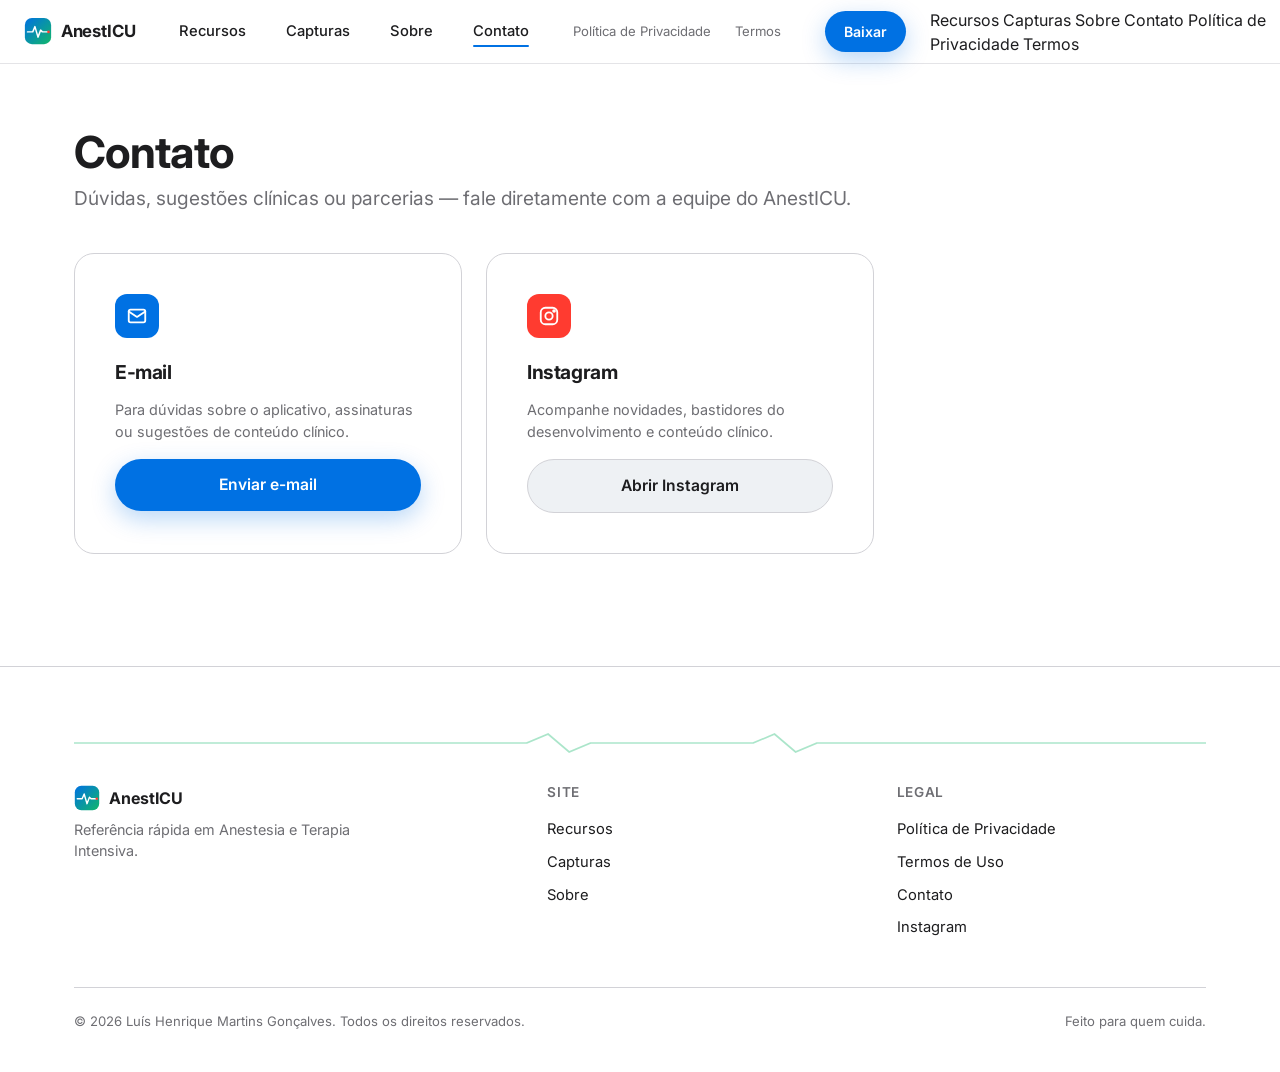
==== contact.html @ 1b4401cf "Add files via upload Primeira versão do site AnestICU" ====
<!DOCTYPE html>
<html lang="pt-BR">
<head>
<meta charset="UTF-8" />
<meta name="viewport" content="width=device-width, initial-scale=1.0" />
<title>Contato — AnestICU</title>
<meta name="description" content="Fale com a equipe do AnestICU por e-mail ou Instagram." />
<link rel="canonical" href="https://anesticu.app/contact.html" />
<meta name="robots" content="index, follow" />

<link rel="icon" type="image/svg+xml" href="assets/favicon.svg" />
<link rel="apple-touch-icon" href="assets/favicon.svg" />
<link rel="manifest" href="manifest.json" />
<meta name="theme-color" content="#0071e3" />

<meta property="og:type" content="website" />
<meta property="og:title" content="Contato — AnestICU" />
<meta property="og:description" content="Fale com a equipe do AnestICU." />
<meta property="og:url" content="https://anesticu.app/contact.html" />
<meta property="og:locale" content="pt_BR" />

<link rel="preconnect" href="https://fonts.googleapis.com" />
<link rel="preconnect" href="https://fonts.gstatic.com" crossorigin />
<link href="https://fonts.googleapis.com/css2?family=Inter:wght@400;500;600;700;800&family=JetBrains+Mono:wght@500;700&display=swap" rel="stylesheet" />
<link rel="stylesheet" href="style.css" />
</head>
<body>

<a class="visually-hidden" href="#main">Pular para o conteúdo</a>

<header class="site-header">
  <div class="container nav">
    <a href="index.html" class="nav-brand">
      <img src="assets/logo.svg" alt="" width="28" height="28" />
      <span>AnestICU</span>
    </a>

    <nav class="nav-links" aria-label="Navegação principal">
      <a href="index.html#recursos">Recursos</a>
      <a href="index.html#capturas">Capturas</a>
      <a href="index.html#sobre">Sobre</a>
      <a href="contact.html" aria-current="page">Contato</a>
    </nav>

    <div class="nav-secondary-links" aria-label="Navegação legal">
      <a href="privacy.html">Política de Privacidade</a>
      <a href="terms.html">Termos</a>
    </div>

    <div class="nav-cta">
      <a href="index.html#download" class="btn btn-primary" style="padding:0.6rem 1.2rem; font-size:0.88rem;">Baixar</a>
      <button class="nav-toggle" aria-label="Abrir menu" aria-expanded="false" aria-controls="navDrawer">
        <span></span><span></span><span></span>
      </button>
    </div>
  </div>

  <div class="nav-drawer" id="navDrawer">
    <a href="index.html#recursos">Recursos</a>
    <a href="index.html#capturas">Capturas</a>
    <a href="index.html#sobre">Sobre</a>
    <a href="contact.html">Contato</a>
    <a href="privacy.html">Política de Privacidade</a>
    <a href="terms.html">Termos</a>
  </div>
</header>

<main id="main">
  <div class="container page-header">
    <h1>Contato</h1>
    <p class="lede">Dúvidas, sugestões clínicas ou parcerias — fale diretamente com a equipe do AnestICU.</p>
  </div>

  <div class="container" style="padding-block-end: var(--space-2xl);">
    <div class="contact-grid">
      <div class="contact-card">
        <div class="feature-icon blue">
          <svg viewBox="0 0 24 24" fill="none" stroke="currentColor" stroke-width="2" stroke-linecap="round" stroke-linejoin="round"><rect x="3" y="5" width="18" height="14" rx="2"/><path d="m3 7 9 6 9-6"/></svg>
        </div>
        <h3>E-mail</h3>
        <p>Para dúvidas sobre o aplicativo, assinaturas ou sugestões de conteúdo clínico.</p>
        <a href="mailto:contato@anesticu.app" class="btn btn-primary">Enviar e-mail</a>
      </div>

      <div class="contact-card">
        <div class="feature-icon red">
          <svg viewBox="0 0 24 24" fill="none" stroke="currentColor" stroke-width="2" stroke-linecap="round" stroke-linejoin="round"><rect x="3" y="3" width="18" height="18" rx="5"/><circle cx="12" cy="12" r="4"/><circle cx="17.5" cy="6.5" r="1"/></svg>
        </div>
        <h3>Instagram</h3>
        <p>Acompanhe novidades, bastidores do desenvolvimento e conteúdo clínico.</p>
        <a href="https://instagram.com/" target="_blank" rel="noopener" class="btn btn-secondary">Abrir Instagram</a>
      </div>
    </div>
  </div>
</main>

<footer class="site-footer">
  <div class="container">
    <svg class="ecg-divider" viewBox="0 0 800 24" preserveAspectRatio="none" aria-hidden="true">
      <path d="M0 12 H320 L335 3 L350 21 L365 12 H480 L495 3 L510 21 L525 12 H800"/>
    </svg>

    <div class="footer-top">
      <div>
        <div class="footer-brand">
          <img src="assets/logo.svg" alt="" width="26" height="26" />
          <span>AnestICU</span>
        </div>
        <p class="footer-tagline">Referência rápida em Anestesia e Terapia Intensiva.</p>
      </div>

      <div class="footer-col">
        <h4>Site</h4>
        <ul>
          <li><a href="index.html#recursos">Recursos</a></li>
          <li><a href="index.html#capturas">Capturas</a></li>
          <li><a href="index.html#sobre">Sobre</a></li>
        </ul>
      </div>

      <div class="footer-col">
        <h4>Legal</h4>
        <ul>
          <li><a href="privacy.html">Política de Privacidade</a></li>
          <li><a href="terms.html">Termos de Uso</a></li>
          <li><a href="contact.html">Contato</a></li>
          <li><a href="https://instagram.com/" target="_blank" rel="noopener">Instagram</a></li>
        </ul>
      </div>
    </div>

    <div class="footer-bottom">
      <span>© <span data-year>2026</span> Luís Henrique Martins Gonçalves. Todos os direitos reservados.</span>
      <span>Feito para quem cuida.</span>
    </div>
  </div>
</footer>

<button class="back-to-top" aria-label="Voltar ao topo">
  <svg viewBox="0 0 24 24" fill="none" stroke="currentColor" stroke-width="2" stroke-linecap="round" stroke-linejoin="round"><path d="M12 19V5"/><path d="M5 12l7-7 7 7"/></svg>
</button>

<script src="script.js"></script>
</body>
</html>
---- style.css ----
/* ==========================================================================
   AnestICU — Website institucional
   style.css
   Sistema de design: tokens de cor/tipografia + componentes + responsivo
   ========================================================================== */

/* ---------- 1. Design tokens ---------- */
:root {
  /* Cores — extraídas do logotipo do app */
  --color-blue: #0071e3;
  --color-blue-dark: #0058b0;
  --color-green: #12b76a;
  --color-red: #ff3b30;
  --color-red-dark: #d92c22;

  --color-bg: #ffffff;
  --color-bg-alt: #f5f5f7;
  --color-bg-alt-2: #eef1f4;
  --color-border: #d2d2d7;

  --color-text: #1d1d1f;
  --color-text-secondary: #6e6e73;
  --color-text-on-dark: #f5f5f7;

  /* Tipografia */
  --font-display: "Inter", -apple-system, BlinkMacSystemFont, "Segoe UI", sans-serif;
  --font-body: "Inter", -apple-system, BlinkMacSystemFont, "Segoe UI", sans-serif;
  --font-mono: "JetBrains Mono", "SFMono-Regular", Menlo, monospace;

  /* Espaçamento */
  --space-xs: 0.5rem;
  --space-sm: 1rem;
  --space-md: 1.5rem;
  --space-lg: 2.5rem;
  --space-xl: 4rem;
  --space-2xl: 7rem;

  /* Raios e sombras */
  --radius-sm: 12px;
  --radius-md: 20px;
  --radius-lg: 32px;
  --shadow-sm: 0 2px 10px rgba(0, 0, 0, 0.06);
  --shadow-md: 0 12px 40px rgba(0, 0, 0, 0.08);
  --shadow-lg: 0 24px 70px rgba(0, 0, 0, 0.12);

  /* Transições */
  --ease: cubic-bezier(0.22, 1, 0.36, 1);
  --dur-fast: 0.2s;
  --dur-med: 0.5s;
  --dur-slow: 0.9s;

  --header-h: 64px;
  --max-w: 1180px;
}

/* ---------- 2. Reset ---------- */
*,
*::before,
*::after {
  box-sizing: border-box;
  margin: 0;
  padding: 0;
}

html {
  scroll-behavior: smooth;
  -webkit-text-size-adjust: 100%;
}

@media (prefers-reduced-motion: reduce) {
  html {
    scroll-behavior: auto;
  }
  *,
  *::before,
  *::after {
    animation-duration: 0.001ms !important;
    animation-iteration-count: 1 !important;
    transition-duration: 0.001ms !important;
    scroll-behavior: auto !important;
  }
}

body {
  font-family: var(--font-body);
  color: var(--color-text);
  background: var(--color-bg);
  line-height: 1.5;
  -webkit-font-smoothing: antialiased;
  overflow-x: hidden;
}

img {
  max-width: 100%;
  display: block;
}

a {
  color: inherit;
  text-decoration: none;
}

ul {
  list-style: none;
}

button {
  font: inherit;
  cursor: pointer;
  border: none;
  background: none;
  color: inherit;
}

/* Foco visível para acessibilidade */
a:focus-visible,
button:focus-visible,
input:focus-visible,
textarea:focus-visible {
  outline: 2px solid var(--color-blue);
  outline-offset: 3px;
  border-radius: 4px;
}

.visually-hidden {
  position: absolute;
  left: -9999px;
  top: auto;
  z-index: 1000;
  background: var(--color-blue);
  color: #fff;
  padding: 0.6rem 1rem;
  border-radius: var(--radius-sm);
}

.visually-hidden:focus {
  left: var(--space-md);
  top: var(--space-xs);
}

.container {
  max-width: var(--max-w);
  margin-inline: auto;
  padding-inline: var(--space-md);
}

.section {
  padding-block: var(--space-2xl);
}

.section-alt {
  background: var(--color-bg-alt);
}

.eyebrow {
  display: inline-block;
  font-size: 0.8rem;
  font-weight: 600;
  letter-spacing: 0.06em;
  text-transform: uppercase;
  color: var(--color-blue);
  margin-bottom: var(--space-sm);
}

.section-head {
  max-width: 640px;
  margin-bottom: var(--space-xl);
}

.section-head.center {
  margin-inline: auto;
  text-align: center;
}

h1,
h2,
h3,
h4 {
  font-family: var(--font-display);
  font-weight: 700;
  letter-spacing: -0.02em;
  line-height: 1.1;
}

h2 {
  font-size: clamp(1.9rem, 3.4vw, 2.75rem);
}

h3 {
  font-size: 1.2rem;
}

p {
  color: var(--color-text-secondary);
}

.lede {
  font-size: clamp(1.05rem, 1.5vw, 1.25rem);
}

/* ---------- 3. Botões ---------- */
.btn {
  display: inline-flex;
  align-items: center;
  justify-content: center;
  gap: 0.5rem;
  padding: 0.9rem 1.7rem;
  border-radius: 999px;
  font-weight: 600;
  font-size: 0.98rem;
  transition: transform var(--dur-fast) var(--ease), box-shadow var(--dur-fast) var(--ease), background var(--dur-fast) var(--ease);
  white-space: nowrap;
}

.btn:hover {
  transform: translateY(-2px);
}

.btn:active {
  transform: translateY(0);
}

.btn-primary {
  background: var(--color-blue);
  color: #fff;
  box-shadow: 0 8px 24px rgba(0, 113, 227, 0.28);
}

.btn-primary:hover {
  background: var(--color-blue-dark);
  box-shadow: 0 12px 30px rgba(0, 113, 227, 0.36);
}

.btn-secondary {
  background: var(--color-bg-alt-2);
  color: var(--color-text);
  border: 1px solid var(--color-border);
}

.btn-secondary:hover {
  background: #e4e7ea;
}

.btn-secondary[aria-disabled="true"] {
  opacity: 0.55;
  pointer-events: none;
}

.btn-ghost {
  color: var(--color-blue);
  font-weight: 600;
}

.btn-lg {
  padding: 1.05rem 2rem;
  font-size: 1.05rem;
}

/* ---------- 4. Header ---------- */
.site-header {
  position: fixed;
  inset-block-start: 0;
  inset-inline: 0;
  height: var(--header-h);
  z-index: 100;
  display: flex;
  align-items: center;
  background: rgba(255, 255, 255, 0.72);
  backdrop-filter: saturate(180%) blur(20px);
  -webkit-backdrop-filter: saturate(180%) blur(20px);
  border-bottom: 1px solid rgba(210, 210, 215, 0.6);
  transition: box-shadow var(--dur-fast) var(--ease);
}

.site-header.is-scrolled {
  box-shadow: var(--shadow-sm);
}

.nav {
  width: 100%;
  display: flex;
  align-items: center;
  justify-content: space-between;
}

.nav-brand {
  display: flex;
  align-items: center;
  gap: 0.55rem;
  font-weight: 700;
  font-size: 1.05rem;
  letter-spacing: -0.01em;
}

.nav-brand img {
  width: 28px;
  height: 28px;
  border-radius: 8px;
}

.nav-links {
  display: flex;
  align-items: center;
  gap: var(--space-lg);
}

.nav-links a {
  font-size: 0.92rem;
  font-weight: 500;
  color: var(--color-text);
  position: relative;
  padding-block: 4px;
}

.nav-links a::after {
  content: "";
  position: absolute;
  left: 0;
  right: 100%;
  bottom: 0;
  height: 2px;
  background: var(--color-blue);
  transition: right var(--dur-fast) var(--ease);
  border-radius: 2px;
}

.nav-links a:hover::after,
.nav-links a[aria-current="page"]::after {
  right: 0;
}

.nav-secondary-links {
  display: flex;
  gap: var(--space-md);
}

.nav-secondary-links a {
  font-size: 0.82rem;
  color: var(--color-text-secondary);
}

.nav-toggle {
  display: none;
  flex-direction: column;
  gap: 5px;
  padding: 8px;
}

.nav-toggle span {
  width: 22px;
  height: 2px;
  background: var(--color-text);
  border-radius: 2px;
  transition: transform var(--dur-fast) var(--ease), opacity var(--dur-fast) var(--ease);
}

.nav-cta {
  display: flex;
  align-items: center;
  gap: var(--space-sm);
}

/* ---------- 5. Hero ---------- */
.hero {
  position: relative;
  padding-block-start: calc(var(--header-h) + var(--space-xl));
  padding-block-end: var(--space-2xl);
  overflow: hidden;
}

.hero .container {
  display: grid;
  grid-template-columns: 1.05fr 0.95fr;
  gap: var(--space-xl);
  align-items: center;
}

.hero-copy .eyebrow {
  display: flex;
  align-items: center;
  gap: 0.4rem;
}

.hero-copy h1 {
  font-size: clamp(2.6rem, 6vw, 4.2rem);
  margin-bottom: var(--space-sm);
}

.hero-copy .lede-title {
  font-size: clamp(1.15rem, 2vw, 1.4rem);
  color: var(--color-text);
  font-weight: 600;
  margin-bottom: var(--space-sm);
}

.hero-copy p.lede {
  margin-bottom: var(--space-lg);
  max-width: 46ch;
}

.hero-actions {
  display: flex;
  flex-wrap: wrap;
  gap: var(--space-sm);
  margin-bottom: var(--space-lg);
}

.hero-meta {
  display: flex;
  gap: var(--space-lg);
  flex-wrap: wrap;
}

.hero-meta div {
  display: flex;
  flex-direction: column;
}

.hero-meta strong {
  font-family: var(--font-mono);
  font-size: 1.3rem;
  color: var(--color-text);
}

.hero-meta span {
  font-size: 0.8rem;
  color: var(--color-text-secondary);
}

/* Traçado de ECG — elemento assinatura do site */
.hero-ecg {
  position: absolute;
  inset-inline-start: 0;
  inset-block-end: 6%;
  width: 55%;
  height: 90px;
  opacity: 0.5;
  pointer-events: none;
  z-index: 0;
}

.hero-ecg path {
  fill: none;
  stroke: var(--color-blue);
  stroke-width: 2;
  stroke-linecap: round;
  stroke-linejoin: round;
  stroke-dasharray: 1400;
  stroke-dashoffset: 1400;
  animation: draw-ecg 3.2s var(--ease) 0.3s forwards, pulse-ecg 2.6s ease-in-out 3.6s infinite;
}

@keyframes draw-ecg {
  to {
    stroke-dashoffset: 0;
  }
}

@keyframes pulse-ecg {
  0%,
  100% {
    opacity: 0.35;
  }
  50% {
    opacity: 0.6;
  }
}

/* Mockup do telefone (placeholder para screenshot real) */
.phone-mock {
  position: relative;
  width: min(300px, 78vw);
  margin-inline: auto;
  aspect-ratio: 9 / 19.5;
  border-radius: 46px;
  background: #0b0c0e;
  padding: 12px;
  box-shadow: var(--shadow-lg);
  isolation: isolate;
}

.phone-mock::before {
  content: "";
  position: absolute;
  top: 12px;
  left: 50%;
  translate: -50% 0;
  width: 34%;
  height: 22px;
  background: #0b0c0e;
  border-radius: 20px;
  z-index: 2;
}

.phone-screen {
  width: 100%;
  height: 100%;
  border-radius: 34px;
  overflow: hidden;
  background: linear-gradient(160deg, #eaf2ff 0%, #f5f5f7 55%, #eafcf1 100%);
  position: relative;
}

.phone-screen img {
  width: 100%;
  height: 100%;
  object-fit: cover;
}

.phone-screen .mock-ui {
  padding: 40px 16px 16px;
  display: flex;
  flex-direction: column;
  gap: 10px;
  height: 100%;
}

.mock-ui .mock-topbar {
  font-family: var(--font-mono);
  font-size: 0.62rem;
  color: var(--color-text-secondary);
  display: flex;
  justify-content: space-between;
  margin-bottom: 6px;
}

.mock-card {
  background: #fff;
  border-radius: 14px;
  padding: 12px;
  box-shadow: var(--shadow-sm);
  display: flex;
  flex-direction: column;
  gap: 6px;
}

.mock-card .mock-title {
  font-size: 0.72rem;
  font-weight: 700;
  color: var(--color-text);
}

.mock-card .mock-line {
  height: 6px;
  border-radius: 3px;
  background: var(--color-bg-alt-2);
}

.mock-card .mock-line.short {
  width: 55%;
}

.mock-badge {
  display: inline-flex;
  align-self: flex-start;
  font-family: var(--font-mono);
  font-size: 0.6rem;
  font-weight: 700;
  padding: 3px 8px;
  border-radius: 8px;
}

.mock-badge.blue {
  background: rgba(0, 113, 227, 0.12);
  color: var(--color-blue);
}

.mock-badge.green {
  background: rgba(18, 183, 106, 0.14);
  color: var(--color-green);
}

.mock-badge.red {
  background: rgba(255, 59, 48, 0.12);
  color: var(--color-red-dark);
}

.hero-figure {
  position: relative;
  z-index: 1;
}

.floating-chip {
  position: absolute;
  background: #fff;
  border-radius: var(--radius-sm);
  box-shadow: var(--shadow-md);
  padding: 0.65rem 0.9rem;
  font-family: var(--font-mono);
  font-size: 0.72rem;
  display: flex;
  align-items: center;
  gap: 0.5rem;
  animation: float 5s ease-in-out infinite;
}

.floating-chip.chip-1 {
  top: 8%;
  right: -6%;
  animation-delay: 0.2s;
}

.floating-chip.chip-2 {
  bottom: 14%;
  left: -10%;
  animation-delay: 1.2s;
}

.floating-chip .dot {
  width: 8px;
  height: 8px;
  border-radius: 50%;
}

.dot.green {
  background: var(--color-green);
}
.dot.blue {
  background: var(--color-blue);
}

@keyframes float {
  0%,
  100% {
    transform: translateY(0);
  }
  50% {
    transform: translateY(-10px);
  }
}

/* ---------- 6. Marquee de destaque ---------- */
.trust-bar {
  border-block: 1px solid var(--color-border);
  padding-block: var(--space-md);
}

.trust-bar ul {
  display: flex;
  justify-content: center;
  flex-wrap: wrap;
  gap: var(--space-lg);
  font-size: 0.85rem;
  color: var(--color-text-secondary);
  font-weight: 500;
}

.trust-bar li {
  display: flex;
  align-items: center;
  gap: 0.45rem;
}

.trust-bar svg {
  width: 16px;
  height: 16px;
  flex-shrink: 0;
}

/* ---------- 7. Recursos (features) ---------- */
.features-grid {
  display: grid;
  grid-template-columns: repeat(4, 1fr);
  gap: var(--space-sm);
}

.feature-card {
  background: var(--color-bg);
  border: 1px solid var(--color-border);
  border-radius: var(--radius-md);
  padding: var(--space-md);
  transition: transform var(--dur-fast) var(--ease), box-shadow var(--dur-fast) var(--ease), border-color var(--dur-fast) var(--ease);
}

.feature-card:hover {
  transform: translateY(-4px);
  box-shadow: var(--shadow-md);
  border-color: transparent;
}

.feature-icon {
  width: 44px;
  height: 44px;
  border-radius: 12px;
  display: flex;
  align-items: center;
  justify-content: center;
  margin-bottom: var(--space-sm);
}

.feature-icon svg {
  width: 22px;
  height: 22px;
  stroke: #fff;
}

.feature-icon.blue {
  background: var(--color-blue);
}
.feature-icon.green {
  background: var(--color-green);
}
.feature-icon.red {
  background: var(--color-red);
}

.feature-card h3 {
  margin-bottom: 0.35rem;
}

.feature-card p {
  font-size: 0.9rem;
}

/* ---------- 8. Capturas / carrossel ---------- */
.carousel {
  position: relative;
}

.carousel-track-wrap {
  overflow: hidden;
  border-radius: var(--radius-lg);
}

.carousel-track {
  display: flex;
  transition: transform var(--dur-med) var(--ease);
}

.carousel-slide {
  flex: 0 0 100%;
  display: flex;
  justify-content: center;
  padding: var(--space-lg) var(--space-md);
  background: var(--color-bg-alt);
}

.carousel-slide .phone-mock {
  width: min(240px, 60vw);
}

.carousel-caption {
  text-align: center;
  margin-top: var(--space-sm);
  font-size: 0.85rem;
  color: var(--color-text-secondary);
}

.carousel-controls {
  display: flex;
  align-items: center;
  justify-content: center;
  gap: var(--space-md);
  margin-top: var(--space-md);
}

.carousel-btn {
  width: 42px;
  height: 42px;
  border-radius: 50%;
  border: 1px solid var(--color-border);
  display: flex;
  align-items: center;
  justify-content: center;
  transition: background var(--dur-fast) var(--ease), transform var(--dur-fast) var(--ease);
}

.carousel-btn:hover {
  background: var(--color-bg-alt-2);
  transform: scale(1.05);
}

.carousel-btn svg {
  width: 18px;
  height: 18px;
}

.carousel-dots {
  display: flex;
  gap: 8px;
}

.carousel-dots button {
  width: 8px;
  height: 8px;
  border-radius: 50%;
  background: var(--color-border);
  transition: background var(--dur-fast) var(--ease), width var(--dur-fast) var(--ease);
}

.carousel-dots button[aria-current="true"] {
  background: var(--color-blue);
  width: 22px;
  border-radius: 4px;
}

/* Múltiplos telefones lado a lado em telas largas */
@media (min-width: 900px) {
  .carousel-track-wrap {
    display: none;
  }
  .screens-row {
    display: grid;
    grid-template-columns: repeat(4, 1fr);
    gap: var(--space-md);
  }
  .screens-row .phone-mock {
    width: 100%;
  }
  .screens-row-item p {
    text-align: center;
    margin-top: var(--space-xs);
    font-size: 0.85rem;
  }
}

@media (max-width: 899px) {
  .screens-row {
    display: none;
  }
}

/* ---------- 9. Sobre ---------- */
.about-grid {
  display: grid;
  grid-template-columns: 0.9fr 1.1fr;
  gap: var(--space-xl);
  align-items: center;
}

.about-visual {
  background: var(--color-bg-alt);
  border-radius: var(--radius-lg);
  padding: var(--space-lg);
  display: flex;
  flex-direction: column;
  gap: var(--space-sm);
}

.stat-row {
  display: flex;
  justify-content: space-between;
  padding-block: var(--space-sm);
  border-bottom: 1px solid var(--color-border);
}

.stat-row:last-child {
  border-bottom: none;
}

.stat-row strong {
  font-family: var(--font-mono);
  font-size: 1.6rem;
}

.stat-row span {
  font-size: 0.82rem;
  color: var(--color-text-secondary);
  max-width: 16ch;
  text-align: right;
}

.about-copy h2 {
  margin-bottom: var(--space-sm);
}

.about-copy p + p {
  margin-top: var(--space-sm);
}

/* ---------- 10. Aviso importante (callout) ---------- */
.notice {
  border: 1px solid rgba(255, 59, 48, 0.25);
  background: linear-gradient(180deg, rgba(255, 59, 48, 0.06), rgba(255, 59, 48, 0.02));
  border-radius: var(--radius-lg);
  padding: var(--space-lg);
  display: flex;
  gap: var(--space-md);
  align-items: flex-start;
}

.notice-icon {
  flex-shrink: 0;
  width: 46px;
  height: 46px;
  border-radius: 50%;
  background: var(--color-red);
  display: flex;
  align-items: center;
  justify-content: center;
}

.notice-icon svg {
  width: 22px;
  height: 22px;
  stroke: #fff;
}

.notice h3 {
  margin-bottom: 0.4rem;
}

.notice p {
  color: var(--color-text);
  font-size: 0.95rem;
}

.notice p + p {
  margin-top: 0.5rem;
}

/* ---------- 11. CTA final ---------- */
.final-cta {
  text-align: center;
  background: linear-gradient(160deg, #eaf2ff 0%, #f5f5f7 60%, #eafcf1 100%);
  border-radius: var(--radius-lg);
  padding: var(--space-2xl) var(--space-md);
  margin-inline: var(--space-md);
}

.final-cta h2 {
  margin-bottom: var(--space-xs);
}

.final-cta p {
  margin-bottom: var(--space-lg);
}

.final-cta .hero-actions {
  justify-content: center;
}

/* ---------- 12. Páginas internas (privacidade / termos / contato) ---------- */
.page-header {
  padding-block-start: calc(var(--header-h) + var(--space-xl));
  padding-block-end: var(--space-lg);
}

.page-header h1 {
  font-size: clamp(2rem, 4vw, 2.75rem);
  margin-bottom: var(--space-xs);
}

.updated-note {
  font-size: 0.85rem;
  color: var(--color-text-secondary);
}

.legal-content {
  max-width: 760px;
  padding-block-end: var(--space-2xl);
}

.legal-content h2 {
  font-size: 1.3rem;
  margin-top: var(--space-lg);
  margin-bottom: var(--space-xs);
}

.legal-content p,
.legal-content li {
  color: var(--color-text-secondary);
  margin-bottom: var(--space-xs);
  font-size: 0.98rem;
}

.legal-content ul {
  list-style: disc;
  padding-inline-start: 1.3rem;
}

.legal-content ul li {
  margin-bottom: 0.4rem;
}

.legal-nav {
  display: flex;
  gap: var(--space-md);
  margin-bottom: var(--space-lg);
  border-bottom: 1px solid var(--color-border);
}

.legal-nav a {
  padding-block: var(--space-sm);
  font-weight: 500;
  font-size: 0.92rem;
  color: var(--color-text-secondary);
  border-bottom: 2px solid transparent;
  margin-bottom: -1px;
}

.legal-nav a[aria-current="page"] {
  color: var(--color-text);
  border-color: var(--color-blue);
}

/* Contato */
.contact-grid {
  display: grid;
  grid-template-columns: repeat(2, 1fr);
  gap: var(--space-md);
  max-width: 800px;
}

.contact-card {
  border: 1px solid var(--color-border);
  border-radius: var(--radius-md);
  padding: var(--space-lg);
  display: flex;
  flex-direction: column;
  gap: var(--space-sm);
  transition: box-shadow var(--dur-fast) var(--ease), transform var(--dur-fast) var(--ease);
}

.contact-card:hover {
  box-shadow: var(--shadow-md);
  transform: translateY(-3px);
}

.contact-card .feature-icon {
  margin-bottom: 0;
}

.contact-card h3 {
  margin-top: var(--space-xs);
}

.contact-card p {
  font-size: 0.9rem;
}

/* ---------- 13. Footer ---------- */
.site-footer {
  border-top: 1px solid var(--color-border);
  padding-block: var(--space-xl) var(--space-lg);
}

.footer-top {
  display: grid;
  grid-template-columns: 1.4fr 1fr 1fr;
  gap: var(--space-lg);
  margin-bottom: var(--space-lg);
}

.footer-brand {
  display: flex;
  align-items: center;
  gap: 0.55rem;
  font-weight: 700;
  margin-bottom: var(--space-xs);
}

.footer-brand img {
  width: 26px;
  height: 26px;
  border-radius: 7px;
}

.footer-tagline {
  font-size: 0.9rem;
  max-width: 32ch;
}

.footer-col h4 {
  font-size: 0.85rem;
  margin-bottom: var(--space-sm);
  color: var(--color-text-secondary);
  text-transform: uppercase;
  letter-spacing: 0.05em;
  font-weight: 600;
}

.footer-col ul li {
  margin-bottom: 0.55rem;
}

.footer-col a {
  font-size: 0.92rem;
  color: var(--color-text);
}

.footer-col a:hover {
  color: var(--color-blue);
}

.footer-bottom {
  display: flex;
  justify-content: space-between;
  align-items: center;
  flex-wrap: wrap;
  gap: var(--space-sm);
  padding-top: var(--space-md);
  border-top: 1px solid var(--color-border);
  font-size: 0.82rem;
  color: var(--color-text-secondary);
}

.ecg-divider {
  width: 100%;
  height: 24px;
  opacity: 0.35;
  margin-bottom: var(--space-md);
}

.ecg-divider path {
  fill: none;
  stroke: var(--color-green);
  stroke-width: 1.5;
}

/* ---------- 14. Botão voltar ao topo ---------- */
.back-to-top {
  position: fixed;
  inset-block-end: 24px;
  inset-inline-end: 24px;
  width: 46px;
  height: 46px;
  border-radius: 50%;
  background: var(--color-text);
  color: #fff;
  display: flex;
  align-items: center;
  justify-content: center;
  box-shadow: var(--shadow-md);
  opacity: 0;
  visibility: hidden;
  transform: translateY(10px);
  transition: opacity var(--dur-fast) var(--ease), transform var(--dur-fast) var(--ease), visibility var(--dur-fast);
  z-index: 90;
}

.back-to-top.is-visible {
  opacity: 1;
  visibility: visible;
  transform: translateY(0);
}

.back-to-top svg {
  width: 18px;
  height: 18px;
  stroke: #fff;
}

/* ---------- 15. Reveal on scroll ---------- */
.reveal {
  opacity: 0;
  transform: translateY(18px);
  transition: opacity var(--dur-slow) var(--ease), transform var(--dur-slow) var(--ease);
}

.reveal.is-visible {
  opacity: 1;
  transform: translateY(0);
}

/* ---------- 16. Responsivo ---------- */
@media (max-width: 1024px) {
  .features-grid {
    grid-template-columns: repeat(3, 1fr);
  }
  .contact-grid {
    grid-template-columns: 1fr;
  }
}

@media (max-width: 860px) {
  .nav-links,
  .nav-secondary-links {
    display: none;
  }

  .nav-toggle {
    display: flex;
  }

  .nav-drawer {
    position: fixed;
    top: var(--header-h);
    left: 0;
    right: 0;
    background: rgba(255, 255, 255, 0.98);
    backdrop-filter: blur(16px);
    border-bottom: 1px solid var(--color-border);
    padding: var(--space-md);
    display: flex;
    flex-direction: column;
    gap: var(--space-sm);
    transform: translateY(-8px);
    opacity: 0;
    visibility: hidden;
    transition: all var(--dur-fast) var(--ease);
  }

  .nav-drawer.is-open {
    transform: translateY(0);
    opacity: 1;
    visibility: visible;
  }

  .nav-drawer a {
    font-weight: 500;
    padding-block: 0.4rem;
  }

  .hero .container {
    grid-template-columns: 1fr;
    text-align: center;
  }

  .hero-copy .lede,
  .hero-copy p.lede {
    margin-inline: auto;
  }

  .hero-actions,
  .hero-meta {
    justify-content: center;
  }

  .hero-figure {
    order: -1;
  }

  .floating-chip.chip-2 {
    left: 2%;
  }
  .floating-chip.chip-1 {
    right: 2%;
  }

  .features-grid {
    grid-template-columns: repeat(2, 1fr);
  }

  .about-grid {
    grid-template-columns: 1fr;
  }

  .footer-top {
    grid-template-columns: 1fr 1fr;
  }
}

@media (max-width: 560px) {
  .section {
    padding-block: var(--space-xl);
  }
  .features-grid {
    grid-template-columns: 1fr 1fr;
    gap: var(--space-xs);
  }
  .footer-top {
    grid-template-columns: 1fr;
  }
  .notice {
    flex-direction: column;
  }
  .final-cta {
    margin-inline: 0;
    border-radius: var(--radius-md);
  }
}
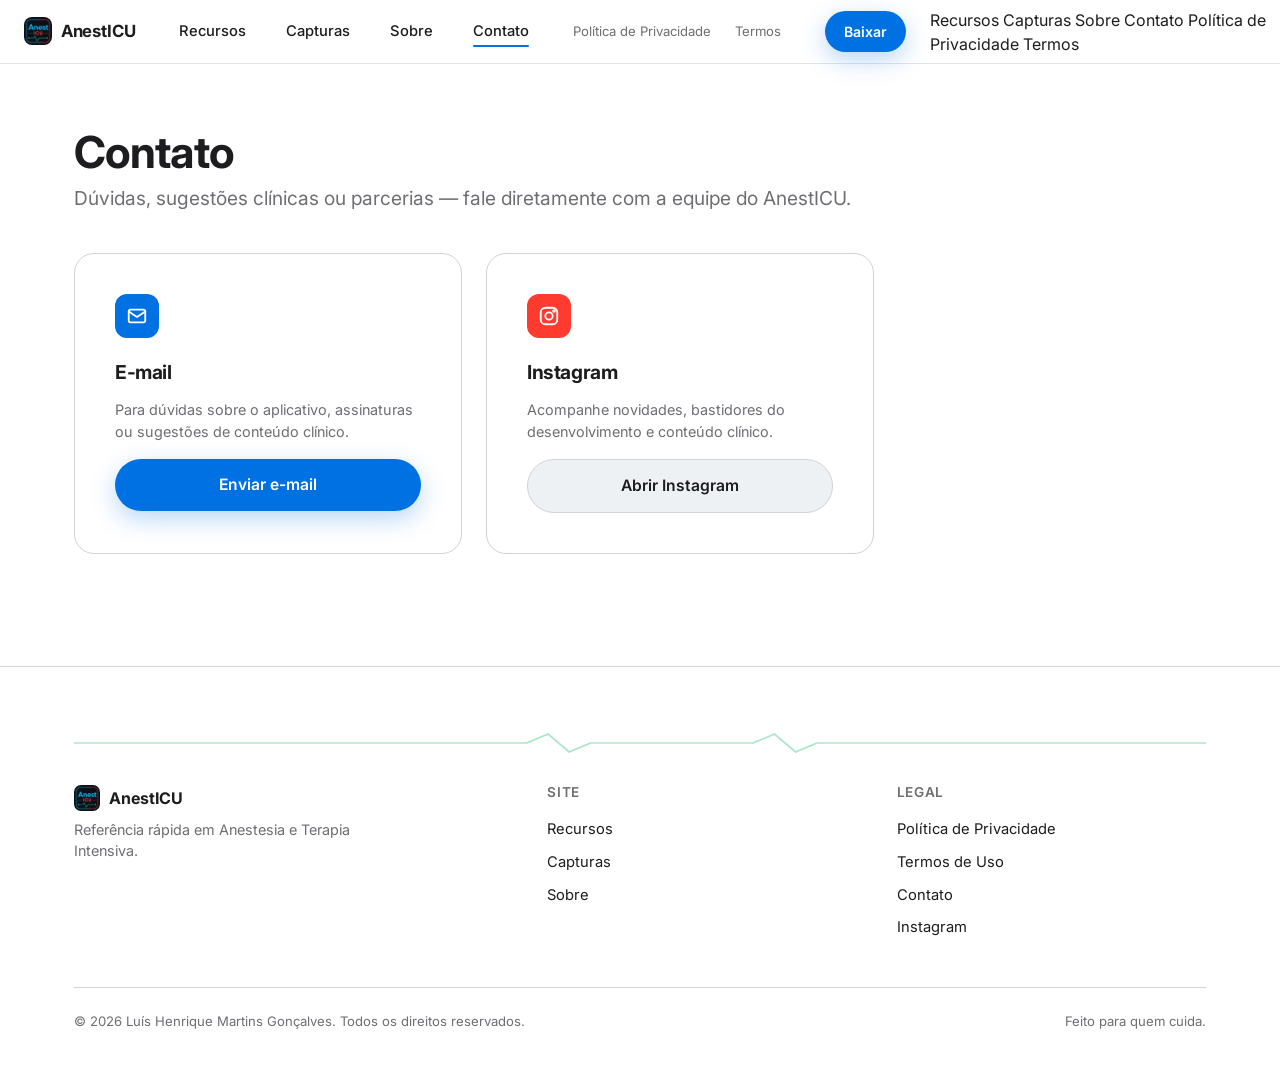
==== commit eb970abe: "mudar logo" ====
--- a/contact.html
+++ b/contact.html
@@ -5,7 +5,7 @@
 <meta name="viewport" content="width=device-width, initial-scale=1.0" />
 <title>Contato — AnestICU</title>
 <meta name="description" content="Fale com a equipe do AnestICU por e-mail ou Instagram." />
-<link rel="canonical" href="https://anesticu.app/contact.html" />
+<link rel="canonical" href="https://drluishmg-code.github.io/anesticu/contact.html" />
 <meta name="robots" content="index, follow" />
 
 <link rel="icon" type="image/svg+xml" href="assets/favicon.svg" />
@@ -16,7 +16,7 @@
 <meta property="og:type" content="website" />
 <meta property="og:title" content="Contato — AnestICU" />
 <meta property="og:description" content="Fale com a equipe do AnestICU." />
-<meta property="og:url" content="https://anesticu.app/contact.html" />
+<meta property="og:url" content="https://drluishmg-code.github.io/anesticu/contact.html" />
 <meta property="og:locale" content="pt_BR" />
 
 <link rel="preconnect" href="https://fonts.googleapis.com" />
@@ -31,7 +31,7 @@
 <header class="site-header">
   <div class="container nav">
     <a href="index.html" class="nav-brand">
-      <img src="assets/logo.svg" alt="" width="28" height="28" />
+      <img src="assets/logo.png" alt="" width="28" height="28" />
       <span>AnestICU</span>
     </a>
 
@@ -79,7 +79,7 @@
         </div>
         <h3>E-mail</h3>
         <p>Para dúvidas sobre o aplicativo, assinaturas ou sugestões de conteúdo clínico.</p>
-        <a href="mailto:contato@anesticu.app" class="btn btn-primary">Enviar e-mail</a>
+        <a href="mailto:drluishmg@gmail.com" class="btn btn-primary">Enviar e-mail</a>
       </div>
 
       <div class="contact-card">
@@ -88,7 +88,7 @@
         </div>
         <h3>Instagram</h3>
         <p>Acompanhe novidades, bastidores do desenvolvimento e conteúdo clínico.</p>
-        <a href="https://instagram.com/" target="_blank" rel="noopener" class="btn btn-secondary">Abrir Instagram</a>
+        <a href="https://instagram.com/anesticu" target="_blank" rel="noopener" class="btn btn-secondary">Abrir Instagram</a>
       </div>
     </div>
   </div>
@@ -103,7 +103,7 @@
     <div class="footer-top">
       <div>
         <div class="footer-brand">
-          <img src="assets/logo.svg" alt="" width="26" height="26" />
+          <img src="assets/logo.png" alt="" width="26" height="26" />
           <span>AnestICU</span>
         </div>
         <p class="footer-tagline">Referência rápida em Anestesia e Terapia Intensiva.</p>
@@ -124,7 +124,7 @@
           <li><a href="privacy.html">Política de Privacidade</a></li>
           <li><a href="terms.html">Termos de Uso</a></li>
           <li><a href="contact.html">Contato</a></li>
-          <li><a href="https://instagram.com/" target="_blank" rel="noopener">Instagram</a></li>
+          <li><a href="https://instagram.com/anesticu" target="_blank" rel="noopener">Instagram</a></li>
         </ul>
       </div>
     </div>
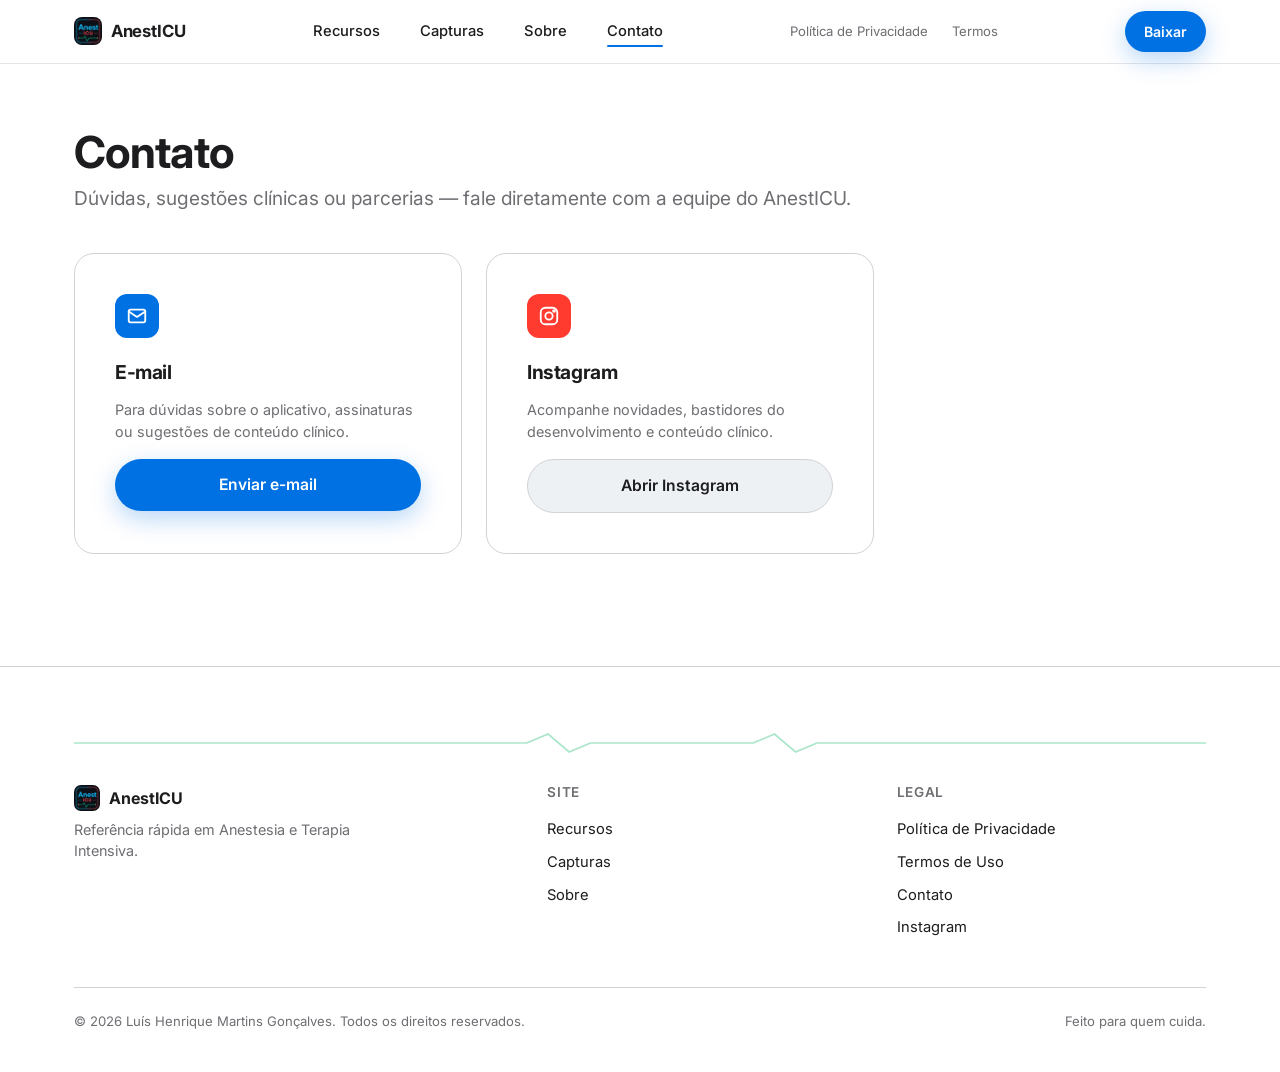
==== commit 5fb14e91: "Atualiza site: capturas novas (tema claro), textos e correções - Hero e galeria com 12 capturas da v" ====
--- a/contact.html
+++ b/contact.html
@@ -8,8 +8,8 @@
 <link rel="canonical" href="https://drluishmg-code.github.io/anesticu/contact.html" />
 <meta name="robots" content="index, follow" />
 
-<link rel="icon" type="image/svg+xml" href="assets/favicon.svg" />
-<link rel="apple-touch-icon" href="assets/favicon.svg" />
+<link rel="icon" type="image/x-icon" href="assets/favicon.ico" />
+<link rel="apple-touch-icon" href="assets/logo.png" />
 <link rel="manifest" href="manifest.json" />
 <meta name="theme-color" content="#0071e3" />
 
--- a/style.css
+++ b/style.css
@@ -1260,3 +1260,289 @@
     border-radius: var(--radius-md);
   }
 }
+
+
+/* ===== Hero com screenshot real ===== */
+
+.hero-figure{
+    display:flex;
+    justify-content:center;
+    align-items:center;
+}
+
+.hero-app-image{
+    width:min(430px, 95%);
+    height:auto;
+    display:block;
+
+    border-radius:42px;
+
+    box-shadow:
+        0 30px 70px rgba(0,0,0,.45),
+        0 10px 25px rgba(0,0,0,.25);
+
+    transition:transform .35s ease;
+}
+
+.hero-app-image:hover{
+    transform:translateY(-6px);
+}
+
+
+/* ================= CAPTURAS ================= */
+
+.screens-gallery{
+    display:grid;
+    grid-template-columns:repeat(2,minmax(260px,340px));
+    justify-content:center;
+    gap:42px;
+    margin-top:60px;
+}
+
+.screen-card{
+    transition:.3s;
+}
+
+.screen-card img{
+    width:100%;
+    display:block;
+    border-radius:28px;
+    box-shadow:0 18px 45px rgba(0,0,0,.22);
+}
+
+.screen-card:hover{
+    transform:translateY(-6px);
+}
+
+.screen-card:hover img{
+    transform:scale(1.02);
+}
+
+.screen-card figcaption{
+    text-align:center;
+    margin-top:14px;
+    font-weight:600;
+    color:#6b7280;
+}
+
+@media (max-width:900px){
+
+.screens-gallery{
+    grid-template-columns:1fr;
+    max-width:340px;
+    margin:auto;
+}
+
+}
+
+
+.appstore-link{
+  display:inline-block;
+  transition:transform .2s ease;
+}
+
+.appstore-link:hover{
+  transform:translateY(-2px);
+}
+
+.appstore-badge{
+  width:180px;
+  height:auto;
+  display:block;
+}
+
+.store-badge{
+    height:60px;
+    width:auto;
+    display:block;
+    transition:transform .2s ease;
+}
+
+.store-badge:hover{
+    transform:translateY(-2px);
+}
+
+/* ==========================================================================
+   Atualização Nov/2026 — capturas novas (tema claro), galeria e correções
+   ========================================================================== */
+
+/* Menu mobile: escondido no desktop (antes aparecia solto ao lado do botão Baixar) */
+.nav-drawer{
+    display:none;
+}
+
+@media (max-width:860px){
+    .nav-drawer{
+        display:flex;
+    }
+}
+
+/* ----- Hero: dois aparelhos sobrepostos ----- */
+.hero-phones{
+    position:relative;
+    width:min(400px, 88%);
+    margin-inline:auto;
+}
+
+.hero-phones .hero-app-image{
+    width:100%;
+    height:auto;
+    border-radius:34px;
+    border:1px solid rgba(0,0,0,.08);
+    background:#fff;
+    box-shadow:
+        0 30px 60px rgba(15,35,60,.18),
+        0 8px 20px rgba(15,35,60,.10);
+}
+
+.hero-phones .hero-app-back{
+    position:absolute;
+    right:0;
+    top:11%;
+    width:62%;
+    opacity:.96;
+}
+
+.hero-phones .hero-app-front{
+    position:relative;
+    z-index:1;
+    width:72%;
+}
+
+.hero-phones .hero-app-image:hover{
+    transform:translateY(-6px);
+}
+
+.hero-figure{
+    flex-direction:column;
+}
+
+.hero-figure .floating-chip{
+    z-index:2;
+}
+
+.hero-figure .floating-chip.chip-1{
+    top:-3%;
+    right:0;
+}
+
+.hero-figure .floating-chip.chip-2{
+    bottom:1%;
+    left:0;
+}
+
+.hero-footnote{
+    margin-top:var(--space-sm);
+    font-size:.78rem;
+    color:var(--color-text-secondary);
+    max-width:46ch;
+}
+
+@media (max-width:860px){
+    .hero-footnote{
+        margin-inline:auto;
+    }
+
+    .hero-copy .eyebrow{
+        justify-content:center;
+    }
+}
+
+/* ----- Galeria de capturas ----- */
+.screens-gallery{
+    display:grid;
+    grid-template-columns:repeat(4, minmax(0, 1fr));
+    gap:36px 28px;
+    max-width:var(--max-w);
+    margin:56px auto 0;
+    padding-inline:var(--space-md);
+}
+
+.screen-card{
+    margin:0;
+}
+
+.screen-card img{
+    width:100%;
+    height:auto;
+    display:block;
+    border-radius:22px;
+    border:1px solid rgba(0,0,0,.08);
+    background:#fff;
+    box-shadow:0 14px 34px rgba(15,35,60,.14);
+    transition:transform .3s ease;
+}
+
+.screen-card figcaption{
+    font-size:.92rem;
+    line-height:1.35;
+}
+
+.gallery-hint{
+    display:none;
+}
+
+@media (max-width:1024px){
+    .screens-gallery{
+        grid-template-columns:repeat(3, minmax(0, 1fr));
+    }
+}
+
+/* Celular: faixa horizontal com encaixe, em vez de 12 telas empilhadas */
+@media (max-width:700px){
+    .screens-gallery{
+        display:flex;
+        justify-content:flex-start;
+        gap:16px;
+        max-width:none;
+        margin:36px 0 0;
+        padding:8px var(--space-md) 22px;
+        overflow-x:auto;
+        scroll-snap-type:x mandatory;
+        scroll-padding-inline:var(--space-md);
+        -webkit-overflow-scrolling:touch;
+        scrollbar-width:none;
+    }
+
+    .screens-gallery::-webkit-scrollbar{
+        display:none;
+    }
+
+    .screen-card{
+        flex:0 0 68%;
+        max-width:280px;
+        scroll-snap-align:start;
+    }
+
+    .screen-card:hover{
+        transform:none;
+    }
+
+    .gallery-hint{
+        display:block;
+        text-align:center;
+        font-family:var(--font-mono);
+        font-size:.72rem;
+        color:var(--color-text-secondary);
+    }
+}
+
+/* Cartões de recursos: não deixar palavras longas alargarem a página no celular */
+@media (max-width:560px){
+    .features-grid{
+        grid-template-columns:repeat(2, minmax(0, 1fr));
+    }
+
+    .feature-card{
+        padding:var(--space-sm);
+        overflow-wrap:break-word;
+    }
+
+    .feature-card h3{
+        font-size:1rem;
+    }
+
+    .feature-card p{
+        font-size:.86rem;
+    }
+}
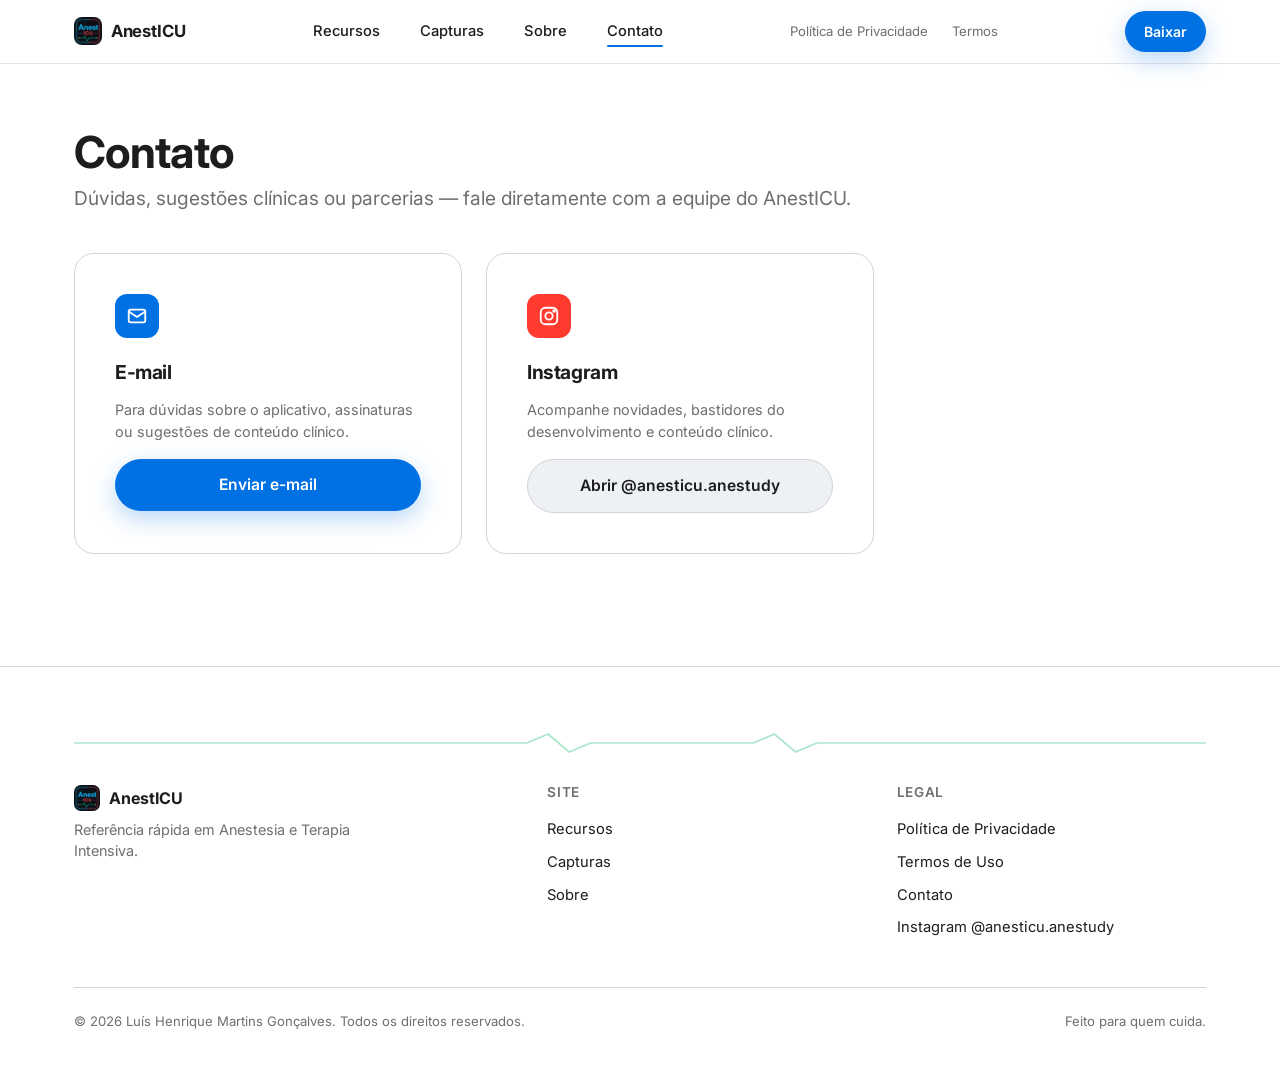
==== commit eefe7031: "Atualiza link do Instagram para @anesticu.anestudy Co-Authored-By: Claude Fable 5.2 <noreply@anthrop" ====
--- a/contact.html
+++ b/contact.html
@@ -88,7 +88,7 @@
         </div>
         <h3>Instagram</h3>
         <p>Acompanhe novidades, bastidores do desenvolvimento e conteúdo clínico.</p>
-        <a href="https://instagram.com/anesticu" target="_blank" rel="noopener" class="btn btn-secondary">Abrir Instagram</a>
+        <a href="https://www.instagram.com/anesticu.anestudy" target="_blank" rel="noopener" class="btn btn-secondary">Abrir @anesticu.anestudy</a>
       </div>
     </div>
   </div>
@@ -124,7 +124,7 @@
           <li><a href="privacy.html">Política de Privacidade</a></li>
           <li><a href="terms.html">Termos de Uso</a></li>
           <li><a href="contact.html">Contato</a></li>
-          <li><a href="https://instagram.com/anesticu" target="_blank" rel="noopener">Instagram</a></li>
+          <li><a href="https://www.instagram.com/anesticu.anestudy" target="_blank" rel="noopener">Instagram @anesticu.anestudy</a></li>
         </ul>
       </div>
     </div>
--- a/style.css
+++ b/style.css
@@ -1546,3 +1546,300 @@
         font-size:.86rem;
     }
 }
+
+
+/* ==========================================================================
+   Nov/2026 — versão comercial: teste grátis, casos de uso, passos, planos, FAQ
+   ========================================================================== */
+
+.hero-perks{
+    list-style:none;
+    display:flex;
+    flex-wrap:wrap;
+    gap:.4rem 1.1rem;
+    margin:calc(var(--space-sm) * -1) 0 var(--space-lg);
+    font-size:.9rem;
+    font-weight:600;
+    color:var(--color-text);
+}
+
+.hero-perks li::before{
+    content:"✓";
+    color:var(--color-green);
+    font-weight:800;
+    margin-right:.35rem;
+}
+
+/* Casos de uso */
+.use-grid{
+    display:grid;
+    grid-template-columns:repeat(3, minmax(0, 1fr));
+    gap:var(--space-md);
+}
+
+.use-card{
+    background:var(--color-bg);
+    border:1px solid var(--color-border);
+    border-radius:var(--radius-md);
+    padding:var(--space-lg) var(--space-md);
+}
+
+.use-card-accent{
+    border-color:var(--color-green);
+    box-shadow:0 12px 34px rgba(18,183,106,.12);
+}
+
+.use-tag{
+    display:inline-block;
+    font-family:var(--font-mono);
+    font-size:.72rem;
+    font-weight:700;
+    letter-spacing:.04em;
+    text-transform:uppercase;
+    padding:.3rem .65rem;
+    border-radius:999px;
+    margin-bottom:var(--space-sm);
+}
+
+.use-tag.blue{ background:rgba(0,113,227,.1); color:var(--color-blue-dark); }
+.use-tag.red{ background:rgba(255,59,48,.1); color:var(--color-red-dark); }
+.use-tag.green{ background:rgba(18,183,106,.12); color:#0b7a46; }
+
+.use-card h3{
+    margin-bottom:var(--space-sm);
+}
+
+.use-card ul{
+    list-style:none;
+    display:grid;
+    gap:.55rem;
+    font-size:.95rem;
+    color:var(--color-text-secondary);
+}
+
+.use-card li{
+    position:relative;
+    padding-left:1.4rem;
+}
+
+.use-card li::before{
+    content:"✓";
+    position:absolute;
+    left:0;
+    color:var(--color-green);
+    font-weight:800;
+}
+
+/* Chamada no meio da página */
+.cta-inline{
+    display:flex;
+    flex-direction:column;
+    align-items:center;
+    gap:.7rem;
+    margin-top:var(--space-xl);
+    text-align:center;
+}
+
+.cta-inline span{
+    font-size:.88rem;
+    color:var(--color-text-secondary);
+}
+
+/* Passos */
+.steps{
+    list-style:none;
+    display:grid;
+    grid-template-columns:repeat(3, minmax(0, 1fr));
+    gap:var(--space-md);
+}
+
+.steps li{
+    background:var(--color-bg);
+    border-radius:var(--radius-md);
+    padding:var(--space-lg) var(--space-md);
+    box-shadow:var(--shadow-sm);
+}
+
+.step-n{
+    display:inline-flex;
+    align-items:center;
+    justify-content:center;
+    width:40px;
+    height:40px;
+    border-radius:50%;
+    background:var(--color-blue);
+    color:#fff;
+    font-family:var(--font-mono);
+    font-weight:700;
+    margin-bottom:var(--space-sm);
+}
+
+.steps h3{
+    margin-bottom:.35rem;
+}
+
+.steps p{
+    font-size:.95rem;
+}
+
+/* Planos na chamada final */
+.plans{
+    display:flex;
+    flex-wrap:wrap;
+    justify-content:center;
+    gap:var(--space-sm);
+    margin-bottom:var(--space-lg);
+}
+
+.plan{
+    position:relative;
+    display:flex;
+    flex-direction:column;
+    gap:.25rem;
+    min-width:240px;
+    background:#fff;
+    border:1px solid var(--color-border);
+    border-radius:var(--radius-md);
+    padding:1.3rem 1.4rem 1.1rem;
+    text-align:left;
+}
+
+.plan-featured{
+    border:2px solid var(--color-blue);
+    box-shadow:0 12px 34px rgba(0,113,227,.14);
+}
+
+.plan-badge{
+    position:absolute;
+    top:-11px;
+    left:1.2rem;
+    background:var(--color-blue);
+    color:#fff;
+    font-size:.68rem;
+    font-weight:700;
+    letter-spacing:.04em;
+    text-transform:uppercase;
+    padding:.2rem .6rem;
+    border-radius:999px;
+}
+
+.plan-name{
+    font-weight:700;
+    font-size:1.1rem;
+}
+
+.plan-desc{
+    font-size:.88rem;
+    color:var(--color-text-secondary);
+}
+
+.final-cta p.cta-small{
+    font-size:.8rem;
+    color:var(--color-text-secondary);
+    max-width:52ch;
+    margin:var(--space-md) auto 0;
+}
+
+/* FAQ */
+.faq{
+    max-width:760px;
+    margin-inline:auto;
+    display:grid;
+    gap:.7rem;
+}
+
+.faq details{
+    background:var(--color-bg);
+    border:1px solid var(--color-border);
+    border-radius:var(--radius-sm);
+    padding:0 1.2rem;
+}
+
+.faq summary{
+    cursor:pointer;
+    list-style:none;
+    display:flex;
+    justify-content:space-between;
+    align-items:center;
+    gap:1rem;
+    padding:1.05rem 0;
+    font-weight:600;
+}
+
+.faq summary::-webkit-details-marker{
+    display:none;
+}
+
+.faq summary::after{
+    content:"+";
+    font-family:var(--font-mono);
+    font-size:1.2rem;
+    color:var(--color-blue);
+    transition:transform var(--dur-fast) var(--ease);
+}
+
+.faq details[open] summary::after{
+    transform:rotate(45deg);
+}
+
+.faq details p{
+    padding-bottom:1.1rem;
+    font-size:.95rem;
+    color:var(--color-text-secondary);
+}
+
+/* Barra fixa de download (só no celular) */
+.sticky-cta{
+    display:none;
+}
+
+@media (max-width:860px){
+    .hero-perks{
+        justify-content:center;
+    }
+
+    .use-grid,
+    .steps{
+        grid-template-columns:1fr;
+    }
+
+    .plan{
+        width:100%;
+    }
+
+    .sticky-cta{
+        position:fixed;
+        left:0;
+        right:0;
+        bottom:0;
+        z-index:60;
+        display:flex;
+        align-items:center;
+        justify-content:space-between;
+        gap:.8rem;
+        padding:.7rem var(--space-sm) calc(.7rem + env(safe-area-inset-bottom));
+        background:rgba(255,255,255,.96);
+        backdrop-filter:blur(14px);
+        border-top:1px solid var(--color-border);
+        font-size:.84rem;
+        transform:translateY(110%);
+        transition:transform var(--dur-med) var(--ease);
+    }
+
+    .sticky-cta.is-visible{
+        transform:translateY(0);
+    }
+
+    .sticky-cta .btn{
+        padding:.6rem 1.3rem;
+        font-size:.9rem;
+    }
+
+    .back-to-top{
+        inset-block-end:84px;
+    }
+
+    .site-footer{
+        padding-bottom:84px;
+    }
+}
